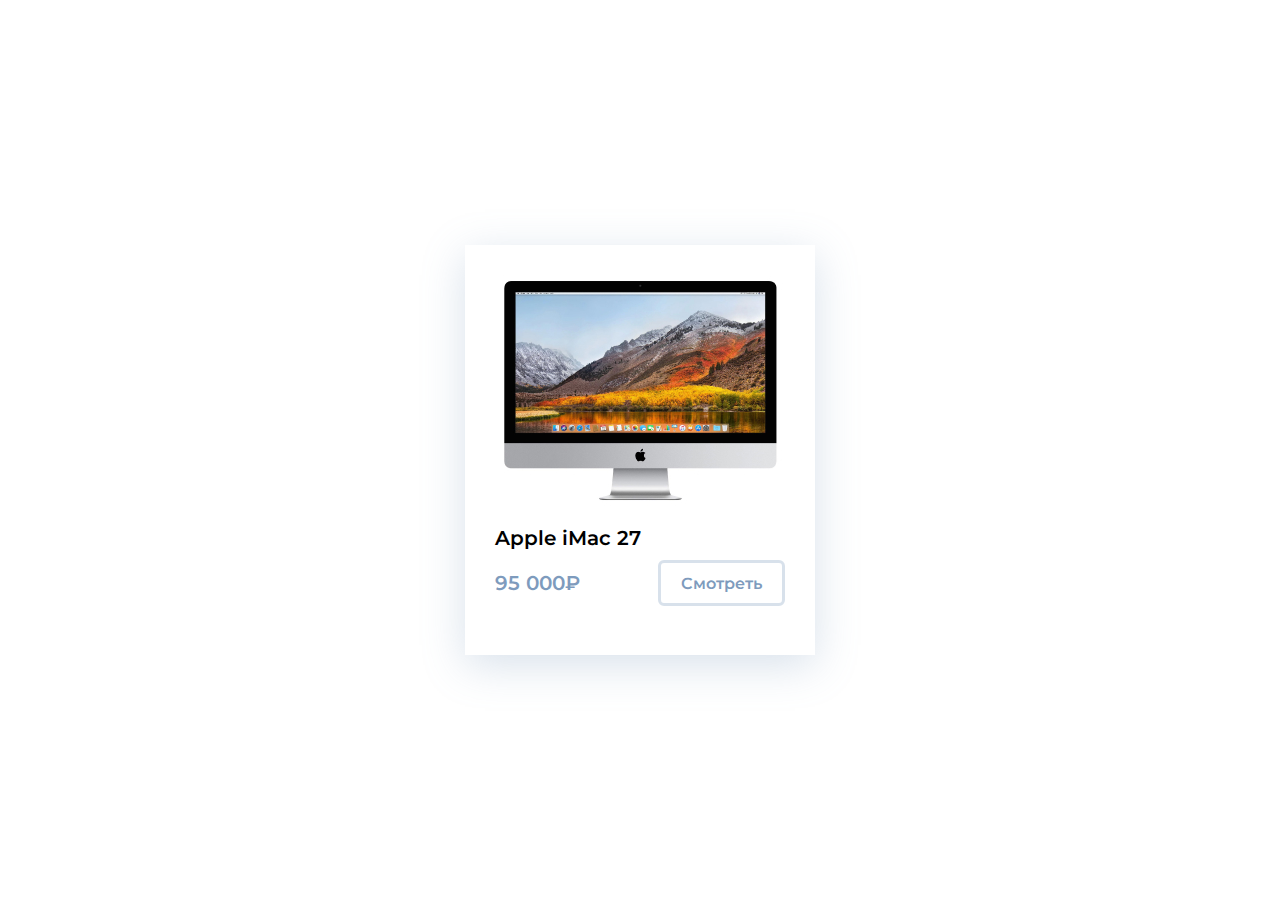
==== index.html @ e8ce7db9 "первое упражнение на бем-нейминг" ====
<!DOCTYPE html>
<html lang="en">

<head>
    <meta charset="UTF-8" />
    <meta http-equiv="X-UA-Compatible" content="IE=edge" />
    <meta name="viewport" content="width=device-width, initial-scale=1.0" />
    <title>BEM naming</title>
    <link rel="stylesheet" href="./styles/main.css" />
    <link rel="preconnect" href="https://fonts.gstatic.com">
    <link
        href="https://fonts.googleapis.com/css2?family=Montserrat:wght@400;600;700&family=Playfair+Display:wght@400;700&display=swap"
        rel="stylesheet">
</head>

<body>

    <div class="card">
        <img src="./img/product.jpg" alt="imac" class="card__img">
        <h3 class="card__title">Apple iMac 27</h3>

        <div class="card__details">
            <span class="card__price">95 000₽</span>
            <a href="#" class="button-read-more">Смотреть</a>
        </div>
    </div>

</body>

</html>
---- styles/main.css ----
* {
	box-sizing: border-box;
}

/* font-family: 'Playfair Display', serif; */

html,
body {
	height: 100%;
}

body {
	font-family: 'Montserrat', sans-serif;
	margin: 0;
	display: flex;
	justify-content: center;
	align-items: center;
}

h1, h2, h3, h4, h5, h6 {
    margin: 0;
    /* font-family: 'Playfair Display', serif; */
    font-weight: 400;
}

.card {
    padding: 30px;
    background: #fff;
    box-shadow: 0px 10px 40px rgba(126, 155, 189, .3);
    width: 350px;
    height: 410px;
}

.card__img {
    display: block;
    margin-bottom: 20px;
}

.card__title {
    font-weight: 600;
    font-size: 20px;
    line-height: 1.2;
    margin-bottom: 10px;
}

.card__price {
    color: #7e9bbd;
    font-weight: 600;
    font-size: 20px;
    line-height: 1.2;
}

.card__details {
    display: flex;
    justify-content: space-between;
    align-items: center;
}
.button-read-more {
    display: inline-block;

    padding-left: 20px;
    padding-right: 20px;
    height: 46px;

    border: 3px solid rgba(126, 155, 189, .3);
    border-radius: 6px;

    font-weight: 600;
    font-size: 16px;
    line-height: 42px;
    text-decoration: none;
    color: #7e9bbd;
}
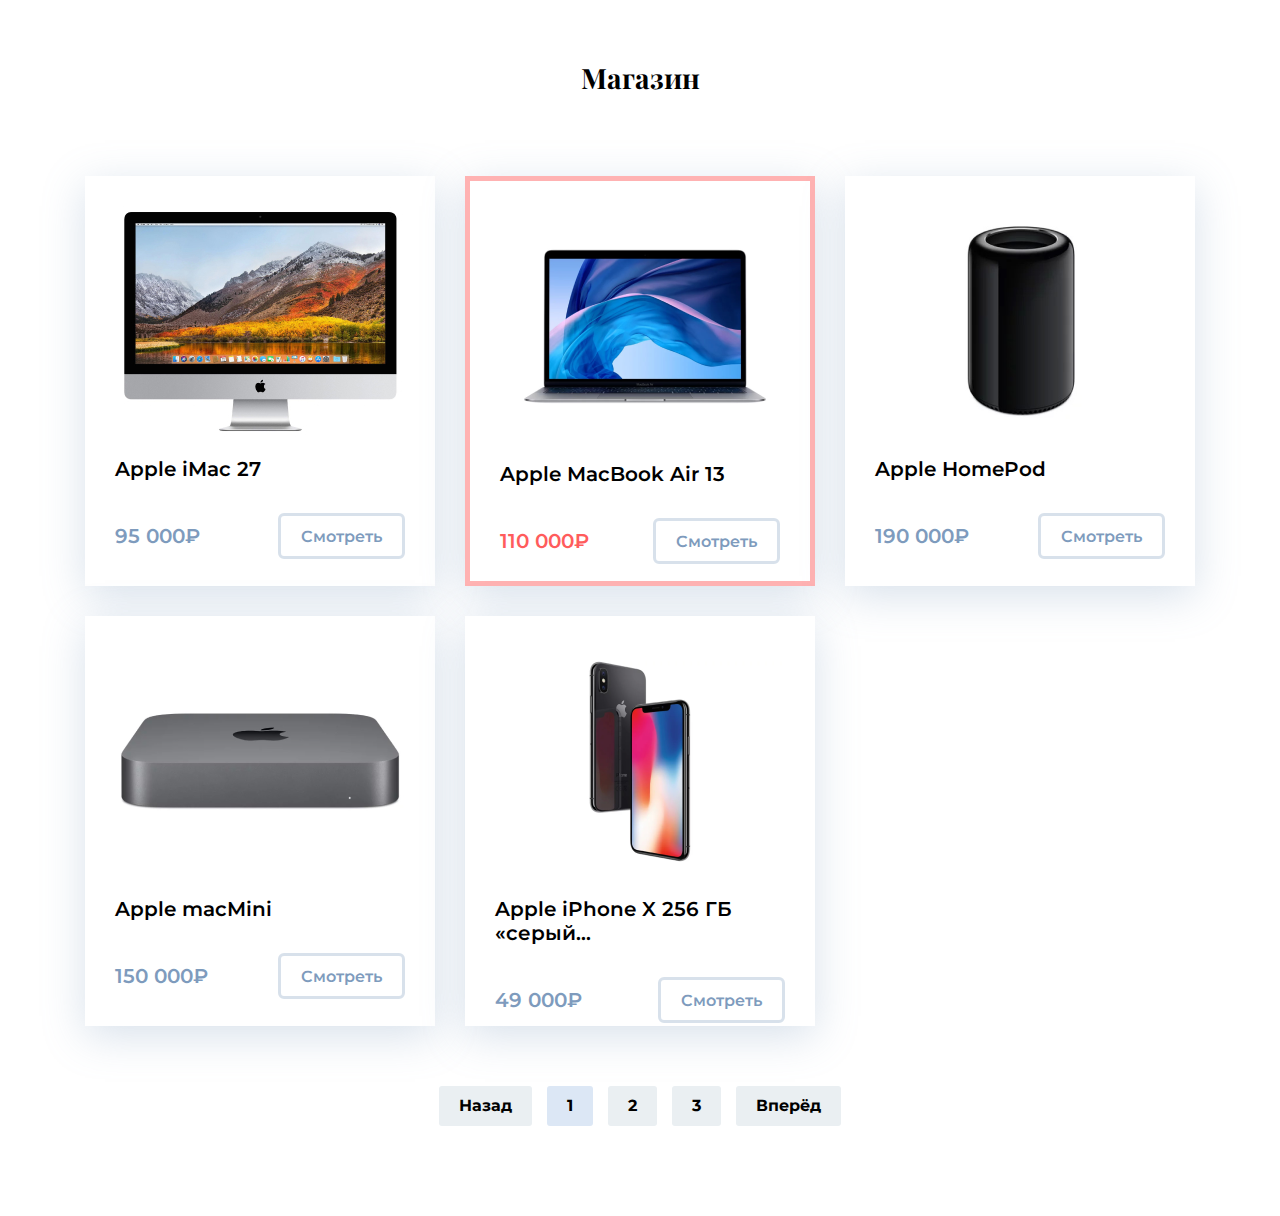
==== commit 2fba53e7: "добавил вторую страницу" ====
--- a/index.html
+++ b/index.html
@@ -15,15 +15,84 @@
 
 <body>
 
-    <div class="card">
-        <img src="./img/product.jpg" alt="imac" class="card__img">
-        <h3 class="card__title">Apple iMac 27</h3>
 
-        <div class="card__details">
-            <span class="card__price">95 000₽</span>
-            <a href="#" class="button-read-more">Смотреть</a>
+
+    <section class="section">
+        <div class="section__container">
+
+            <div class="section__header">
+                <h2 class="header">Магазин</h2>
+            </div>
+
+            <div class="section__cards">
+                <!-- card 0 -->
+                <div class="card">
+                    <img src="./img/iMac.jpg" alt="imac" class="card__img">
+                    <h3 class="card__title">Apple iMac 27</h3>
+
+                    <div class="card__details">
+                        <span class="card__price">95 000₽</span>
+                        <a href="#" class="button-read-more">Смотреть</a>
+                    </div>
+                </div>
+                <!-- // card 0 -->
+                <!-- card 1 -->
+                <div class="card card--sale">
+                    <img src="./img/macBook.png" alt="imac" class="card__img">
+                    <h3 class="card__title">Apple MacBook Air 13</h3>
+
+                    <div class="card__details">
+                        <span class="card__price card__price--sale">110 000₽</span>
+                        <a href="./product-card.html" class="button-read-more">Смотреть</a>
+                    </div>
+                </div>
+                <!-- // card 1 -->
+                <!-- card 2 -->
+                <div class="card">
+                    <img src="./img/homepod.png" alt="imac" class="card__img">
+                    <h3 class="card__title">Apple HomePod</h3>
+
+                    <div class="card__details">
+                        <span class="card__price">190 000₽</span>
+                        <a href="#" class="button-read-more">Смотреть</a>
+                    </div>
+                </div>
+                <!-- // card 2 -->
+                <!-- card 3 -->
+                <div class="card">
+                    <img src="./img/macMini.png" alt="imac" class="card__img">
+                    <h3 class="card__title">Apple macMini</h3>
+
+                    <div class="card__details">
+                        <span class="card__price">150 000₽</span>
+                        <a href="#" class="button-read-more">Смотреть</a>
+                    </div>
+                </div>
+                <!-- // card 3 -->
+                <!-- card 4 -->
+                <div class="card">
+                    <img src="./img/iPhone.png" alt="imac" class="card__img">
+                    <h3 class="card__title">Apple iPhone X 256 ГБ «серый...</h3>
+
+                    <div class="card__details">
+                        <span class="card__price">49 000₽</span>
+                        <a href="#" class="button-read-more">Смотреть</a>
+                    </div>
+                </div>
+                <!-- // card 4 -->
+            </div>
+
+            <div class="section__pagination">
+                <div class="pagination">
+                    <a href="#" class="pagination__item">Назад</a>
+                    <a href="#" class="pagination__item--active">1</a>
+                    <a href="#" class="pagination__item">2</a>
+                    <a href="#" class="pagination__item">3</a>
+                    <a href="#" class="pagination__item">Вперёд</a>
+                </div>
+            </div>
         </div>
-    </div>
+    </section>
 
 </body>
 
--- a/styles/main.css
+++ b/styles/main.css
@@ -12,9 +12,9 @@
 body {
 	font-family: 'Montserrat', sans-serif;
 	margin: 0;
-	display: flex;
+	/* display: flex;
 	justify-content: center;
-	align-items: center;
+	align-items: center; */
 }
 
 h1, h2, h3, h4, h5, h6 {
@@ -24,6 +24,7 @@
 }
 
 .card {
+    display: block;
     padding: 30px;
     background: #fff;
     box-shadow: 0px 10px 40px rgba(126, 155, 189, .3);
@@ -31,6 +32,10 @@
     height: 410px;
 }
 
+.card--sale {
+    border: 5px solid rgba(255, 92, 92, 0.47);
+}
+
 .card__img {
     display: block;
     margin-bottom: 20px;
@@ -40,7 +45,7 @@
     font-weight: 600;
     font-size: 20px;
     line-height: 1.2;
-    margin-bottom: 10px;
+    margin-bottom: 32px;
 }
 
 .card__price {
@@ -48,6 +53,10 @@
     font-weight: 600;
     font-size: 20px;
     line-height: 1.2;
+}
+
+.card__price--sale {
+    color: #FF5C5C;
 }
 
 .card__details {
@@ -70,4 +79,159 @@
     line-height: 42px;
     text-decoration: none;
     color: #7e9bbd;
+}
+
+/* --------------------- */
+
+.section {
+    padding-top: 60px;
+    padding-bottom: 90px;
+}
+
+.section__container {
+    width: 1110px;
+    margin-left: auto;
+    margin-right: auto;
+}
+
+.section__header {
+    margin-bottom: 80px;
+}
+
+.header {
+    font-family: 'Playfair Display', serif;
+    font-weight: 700;
+    font-size: 28px;
+    line-height: 1.3;
+    text-align: center;
+}
+
+.section__cards {
+    display: flex;
+    flex-wrap: wrap;
+    margin-left: -15px;
+    margin-right: -15px;
+    margin-bottom: 30px;
+}
+
+.section__cards .card {
+     margin-left: 15px;
+    margin-right: 15px;
+    margin-bottom: 30px;
+}
+
+.section__pagination {
+    display: flex;
+    justify-content: center;
+}
+
+.pagination {
+    display: flex;
+}
+
+.pagination__item:last-child{
+    margin-right: 0;
+}
+
+.pagination__item {
+    display: inline-block;
+    height: 40px;
+    padding-left: 20px;
+    padding-right: 20px;
+    margin-right: 15px;
+
+    background: #EAEFF2;
+    border-radius: 3px;
+    color: #000;
+
+    font-weight: 700;
+    font-size: 16px;
+    line-height: 40px;
+    text-decoration: none;
+}
+
+ .pagination__item--active {
+    display: inline-block;
+    height: 40px;
+    padding-left: 20px;
+    padding-right: 20px;
+    margin-right: 15px;
+   
+    background: rgba(139, 177, 223, 0.3);
+    border-radius: 3px;
+    color: #000;
+
+    font-weight: 700;
+    font-size: 16px;
+    line-height: 40px;
+    text-decoration: none;
+
+} 
+
+/* ---------------вторая страница-------------- */
+.product-about {
+    margin-bottom: 80px;
+    display: flex;
+    justify-content: space-between;
+    align-items: center;
+}
+
+.you-may-also-like {
+    margin-bottom: 46px;
+}
+
+.product-about__image {
+    margin-right: 30px;
+}
+
+.product-about__description {
+    display: block;
+    max-width: 540px;
+}
+.product-about__title {
+    display: block;
+    margin-bottom: 19px;
+
+    font-weight: 700;
+    font-size: 28px;
+    line-height: 1.3;
+}
+.product-about__price {
+    display: block;
+    margin-bottom: 30px;
+
+    font-weight: 600;
+    font-size: 24px;
+    line-height: 1.2;
+    color: #7E9BBD;
+}
+
+.product-about__price--currency {
+    font-size: 16px;
+}
+
+.button {
+    display: block;
+    margin-bottom: 40px;
+
+    text-decoration: none;
+    color: #fff;
+    padding: 13px 20px;
+    background-color: #000;
+    max-width: 130px;
+    border-radius: 6px;
+}
+.product-about__full-text-paragraph {
+    font-family: 'Playfair Display', serif;
+    font-weight: 400;
+    font-size: 18px;
+    line-height: 1.7;
+}
+
+.product-about__full-text-link {
+    font-family: 'Playfair Display', serif;
+    font-weight: 400;
+    font-size: 18px;
+    line-height: 1.7;
+    color: #000;
 }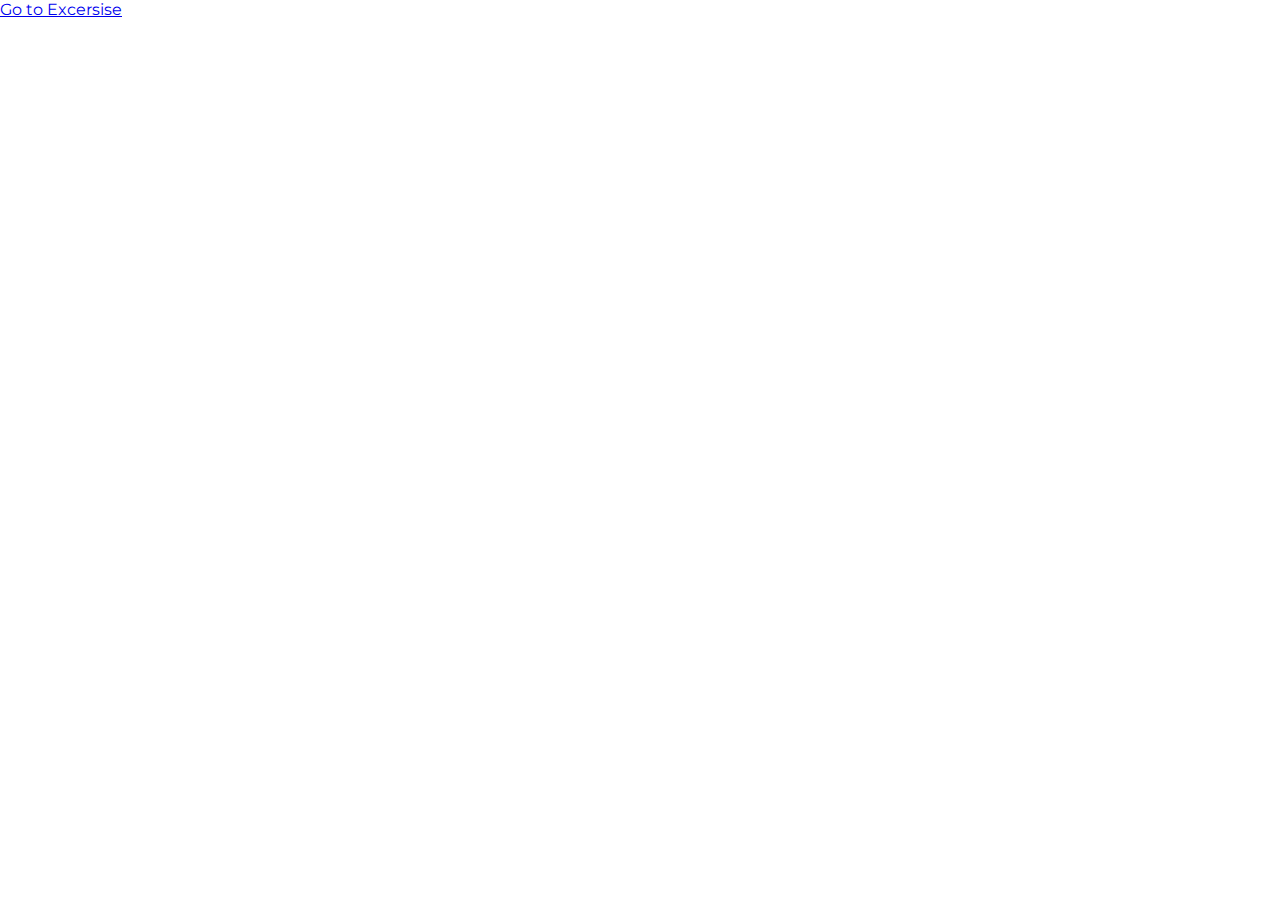
==== commit 2ebebc43: "внёс правки Антона" ====
--- a/index.html
+++ b/index.html
@@ -15,84 +15,7 @@
 
 <body>
 
-
-
-    <section class="section">
-        <div class="section__container">
-
-            <div class="section__header">
-                <h2 class="header">Магазин</h2>
-            </div>
-
-            <div class="section__cards">
-                <!-- card 0 -->
-                <div class="card">
-                    <img src="./img/iMac.jpg" alt="imac" class="card__img">
-                    <h3 class="card__title">Apple iMac 27</h3>
-
-                    <div class="card__details">
-                        <span class="card__price">95 000₽</span>
-                        <a href="#" class="button-read-more">Смотреть</a>
-                    </div>
-                </div>
-                <!-- // card 0 -->
-                <!-- card 1 -->
-                <div class="card card--sale">
-                    <img src="./img/macBook.png" alt="imac" class="card__img">
-                    <h3 class="card__title">Apple MacBook Air 13</h3>
-
-                    <div class="card__details">
-                        <span class="card__price card__price--sale">110 000₽</span>
-                        <a href="./product-card.html" class="button-read-more">Смотреть</a>
-                    </div>
-                </div>
-                <!-- // card 1 -->
-                <!-- card 2 -->
-                <div class="card">
-                    <img src="./img/homepod.png" alt="imac" class="card__img">
-                    <h3 class="card__title">Apple HomePod</h3>
-
-                    <div class="card__details">
-                        <span class="card__price">190 000₽</span>
-                        <a href="#" class="button-read-more">Смотреть</a>
-                    </div>
-                </div>
-                <!-- // card 2 -->
-                <!-- card 3 -->
-                <div class="card">
-                    <img src="./img/macMini.png" alt="imac" class="card__img">
-                    <h3 class="card__title">Apple macMini</h3>
-
-                    <div class="card__details">
-                        <span class="card__price">150 000₽</span>
-                        <a href="#" class="button-read-more">Смотреть</a>
-                    </div>
-                </div>
-                <!-- // card 3 -->
-                <!-- card 4 -->
-                <div class="card">
-                    <img src="./img/iPhone.png" alt="imac" class="card__img">
-                    <h3 class="card__title">Apple iPhone X 256 ГБ «серый...</h3>
-
-                    <div class="card__details">
-                        <span class="card__price">49 000₽</span>
-                        <a href="#" class="button-read-more">Смотреть</a>
-                    </div>
-                </div>
-                <!-- // card 4 -->
-            </div>
-
-            <div class="section__pagination">
-                <div class="pagination">
-                    <a href="#" class="pagination__item">Назад</a>
-                    <a href="#" class="pagination__item--active">1</a>
-                    <a href="#" class="pagination__item">2</a>
-                    <a href="#" class="pagination__item">3</a>
-                    <a href="#" class="pagination__item">Вперёд</a>
-                </div>
-            </div>
-        </div>
-    </section>
+    <a href="./product-card.html"> Go to Excersise</a>
 
 </body>
 
--- a/styles/main.css
+++ b/styles/main.css
@@ -59,12 +59,8 @@
     color: #FF5C5C;
 }
 
-.card__details {
-    display: flex;
-    justify-content: space-between;
-    align-items: center;
-}
-.button-read-more {
+
+.button {
     display: inline-block;
 
     padding-left: 20px;
@@ -81,14 +77,33 @@
     color: #7e9bbd;
 }
 
+
+
+.button--black {
+    display: inline-block;
+    margin-bottom: 24px;
+
+    text-decoration: none;
+    color: #fff;
+    padding: 13px 20px;
+    background-color: #000;
+    max-width: 130px;
+    border-radius: 6px;
+}
+
+.button--black a {
+    text-decoration: none;
+    color: #fff;
+}
+
+
 /* --------------------- */
 
-.section {
-    padding-top: 60px;
-    padding-bottom: 90px;
-}
-
-.section__container {
+section {
+    
+}
+
+.container {
     width: 1110px;
     margin-left: auto;
     margin-right: auto;
@@ -168,7 +183,14 @@
 
 } 
 
+/* -------------------------------------------- */
 /* ---------------вторая страница-------------- */
+/* -------------------------------------------- */
+
+main {
+    padding-top: 60px;
+    padding-bottom: 90px;
+}
 .product-about {
     margin-bottom: 80px;
     display: flex;
@@ -176,9 +198,6 @@
     align-items: center;
 }
 
-.you-may-also-like {
-    margin-bottom: 46px;
-}
 
 .product-about__image {
     margin-right: 30px;
@@ -188,16 +207,38 @@
     display: block;
     max-width: 540px;
 }
-.product-about__title {
-    display: block;
-    margin-bottom: 19px;
-
-    font-weight: 700;
+
+/* ____________ЗАГОЛОВКИ______________ */
+
+.header-wrapper {
+    margin-bottom: 13px;
+}
+
+.title {
+    font-weight: bold;
     font-size: 28px;
     line-height: 1.3;
 }
-.product-about__price {
-    display: block;
+
+.title--decorative {
+    font-family: 'Playfair Display', serif;
+}
+
+.you-may-also-like {
+    text-align: center;
+    margin-bottom: 46px;
+}
+
+
+/* ____________//ЗАГОЛОВКИ______________ */
+
+/* ____________ТЕКСТЫ()______________ */
+
+.product-about__price-section {
+    margin-bottom: 32px;
+}
+
+.product-about__price { 
     margin-bottom: 30px;
 
     font-weight: 600;
@@ -206,26 +247,21 @@
     color: #7E9BBD;
 }
 
-.product-about__price--currency {
+.product-about__currency {
+    margin-bottom: 30px;
+
+    font-weight: 600;
     font-size: 16px;
-}
-
-.button {
-    display: block;
-    margin-bottom: 40px;
-
-    text-decoration: none;
-    color: #fff;
-    padding: 13px 20px;
-    background-color: #000;
-    max-width: 130px;
-    border-radius: 6px;
-}
+    line-height: 1.2;
+    color: #7E9BBD;
+}
+
 .product-about__full-text-paragraph {
     font-family: 'Playfair Display', serif;
     font-weight: 400;
     font-size: 18px;
     line-height: 1.7;
+    max-width: 540px;
 }
 
 .product-about__full-text-link {
@@ -234,4 +270,52 @@
     font-size: 18px;
     line-height: 1.7;
     color: #000;
-}+}
+/* ____________//ТЕКСТЫ()______________ */
+
+/* ____________КАРТОЧКИ()______________ */
+
+.cards-wrapper{
+    display: flex;
+    flex-wrap: wrap;
+    justify-content: space-between;
+}
+
+.cards-wrapper__element {
+    display: block;
+    padding: 30px;
+    background: #fff;
+    box-shadow: 0px 10px 40px rgba(126, 155, 189, .3);
+    width: 350px;
+    height: 410px;
+}
+
+.cards-wrapper__element-title {
+    font-weight: 600;
+    font-size: 20px;
+    line-height: 1.2;
+    margin-bottom: 32px;
+}
+
+.cards-wrapper__element-price {
+    color: #7e9bbd;
+    font-weight: 600;
+    font-size: 20px;
+    line-height: 1.2;
+}
+
+.cards-wrapper__element-details {
+    display: flex;
+    justify-content: space-between;
+    align-items: center;
+}
+
+/* ____________//КАРТОЧКИ()______________ */
+
+
+
+
+
+
+
+
